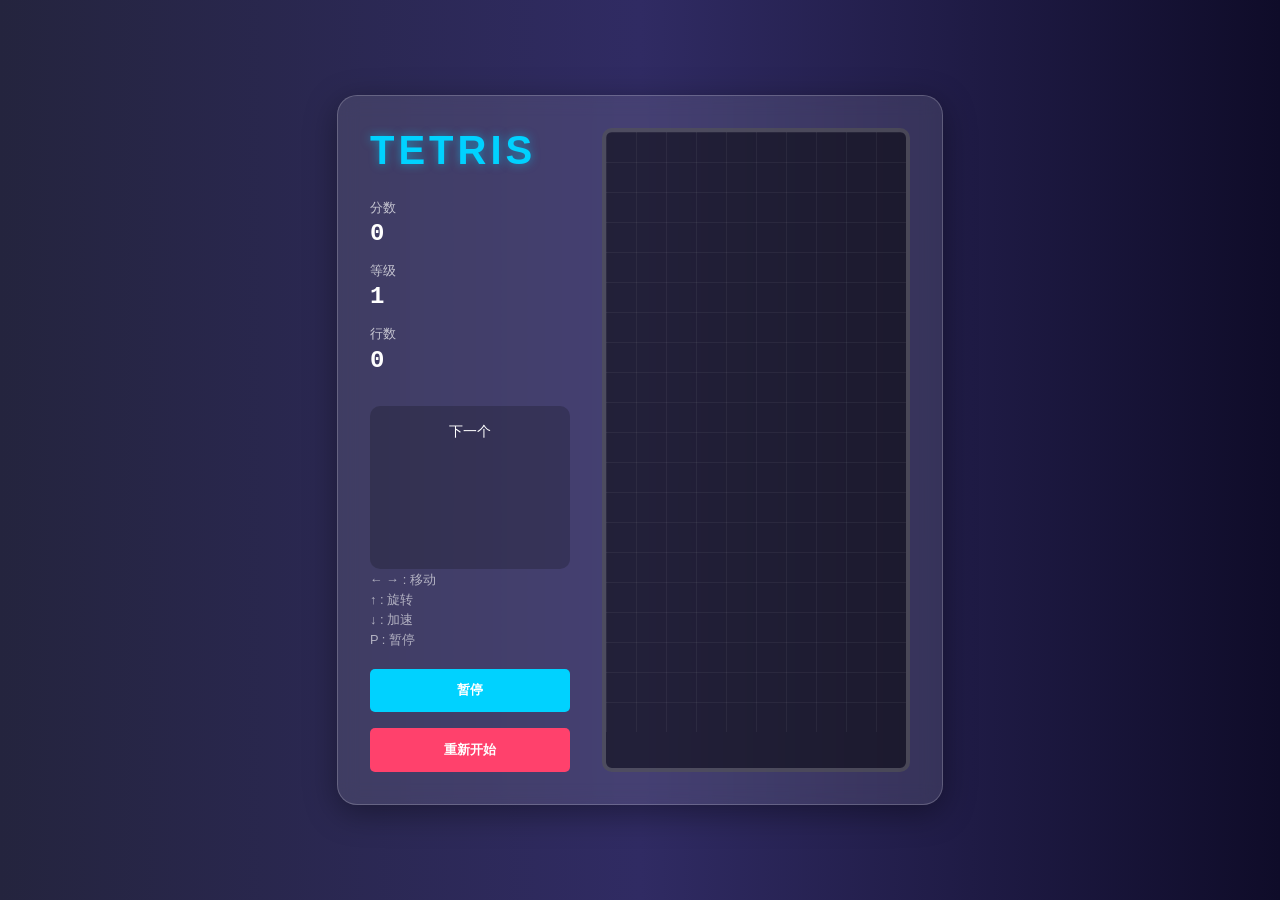
==== index.html @ c89af14b "feat: implement web tetris game" ====
<!DOCTYPE html>
<html lang="zh-CN">
<head>
    <meta charset="UTF-8">
    <meta name="viewport" content="width=device-width, initial-scale=1.0">
    <title>Web Tetris</title>
    <link rel="stylesheet" href="style.css">
</head>
<body>
    <div class="game-container">
        <div class="game-info">
            <h1>TETRIS</h1>
            <div class="stats">
                <div class="stat-item">
                    <label>分数</label>
                    <div id="score">0</div>
                </div>
                <div class="stat-item">
                    <label>等级</label>
                    <div id="level">1</div>
                </div>
                <div class="stat-item">
                    <label>行数</label>
                    <div id="lines">0</div>
                </div>
            </div>
            <div class="next-piece">
                <label>下一个</label>
                <canvas id="next-canvas" width="100" height="100"></canvas>
            </div>
            <div class="controls-hint">
                <p>← → : 移动</p>
                <p>↑ : 旋转</p>
                <p>↓ : 加速</p>
                <p>P : 暂停</p>
            </div>
            <button id="pause-btn">暂停</button>
            <button id="restart-btn">重新开始</button>
        </div>
        <div class="canvas-wrapper">
            <canvas id="game-canvas" width="300" height="600"></canvas>
            <div id="overlay" class="hidden">
                <div id="overlay-text">已暂停</div>
            </div>
        </div>
    </div>
    <script src="script.js"></script>
</body>
</html>
---- style.css ----
:root {
    --bg-color: #0f0c29;
    --card-bg: rgba(255, 255, 255, 0.1);
    --text-color: #fff;
    --accent-color: #00d2ff;
    --border-color: rgba(255, 255, 255, 0.2);
    --grid-line: rgba(255, 255, 255, 0.05);
}

body {
    margin: 0;
    padding: 0;
    font-family: 'Segoe UI', Tahoma, Geneva, Verdana, sans-serif;
    background: linear-gradient(to right, #24243e, #302b63, #0f0c29);
    color: var(--text-color);
    display: flex;
    justify-content: center;
    align-items: center;
    min-height: 100vh;
    overflow: hidden;
}

.game-container {
    display: flex;
    gap: 2rem;
    padding: 2rem;
    background: var(--card-bg);
    backdrop-filter: blur(10px);
    border-radius: 20px;
    border: 1px solid var(--border-color);
    box-shadow: 0 8px 32px 0 rgba(0, 0, 0, 0.37);
}

.game-info {
    display: flex;
    flex-direction: column;
    width: 200px;
}

h1 {
    margin-top: 0;
    font-size: 2.5rem;
    letter-spacing: 4px;
    color: var(--accent-color);
    text-shadow: 0 0 10px rgba(0, 210, 255, 0.5);
}

.stat-item {
    margin-bottom: 1rem;
}

.stat-item label {
    display: block;
    font-size: 0.8rem;
    opacity: 0.7;
    margin-bottom: 0.2rem;
}

.stat-item div {
    font-size: 1.5rem;
    font-weight: bold;
    font-family: 'Courier New', Courier, monospace;
}

.next-piece {
    margin-top: 1rem;
    padding: 1rem;
    background: rgba(0, 0, 0, 0.2);
    border-radius: 10px;
    text-align: center;
}

.next-piece label {
    display: block;
    margin-bottom: 0.5rem;
    font-size: 0.9rem;
}

#next-canvas {
    background: transparent;
}

.controls-hint {
    margin-top: auto;
    font-size: 0.8rem;
    opacity: 0.6;
}

.controls-hint p {
    margin: 0.2rem 0;
}

button {
    margin-top: 1rem;
    padding: 0.8rem;
    border: none;
    border-radius: 5px;
    background: var(--accent-color);
    color: #fff;
    font-weight: bold;
    cursor: pointer;
    transition: all 0.2s;
}

button:hover {
    filter: brightness(1.1);
    transform: translateY(-2px);
}

button:active {
    transform: translateY(0);
}

#restart-btn {
    background: #ff416c;
}

.canvas-wrapper {
    position: relative;
    border: 4px solid var(--border-color);
    border-radius: 10px;
    background: rgba(0, 0, 0, 0.5);
    overflow: hidden;
}

#game-canvas {
    display: block;
    background-image: 
        linear-gradient(var(--grid-line) 1px, transparent 1px),
        linear-gradient(90deg, var(--grid-line) 1px, transparent 1px);
    background-size: 30px 30px;
}

#overlay {
    position: absolute;
    top: 0;
    left: 0;
    width: 100%;
    height: 100%;
    background: rgba(0, 0, 0, 0.7);
    display: flex;
    justify-content: center;
    align-items: center;
    transition: opacity 0.3s;
    z-index: 10;
}

#overlay.hidden {
    display: none;
    opacity: 0;
}

#overlay-text {
    font-size: 2.5rem;
    font-weight: bold;
    color: #fff;
    text-shadow: 0 0 20px rgba(255, 255, 255, 0.5);
}
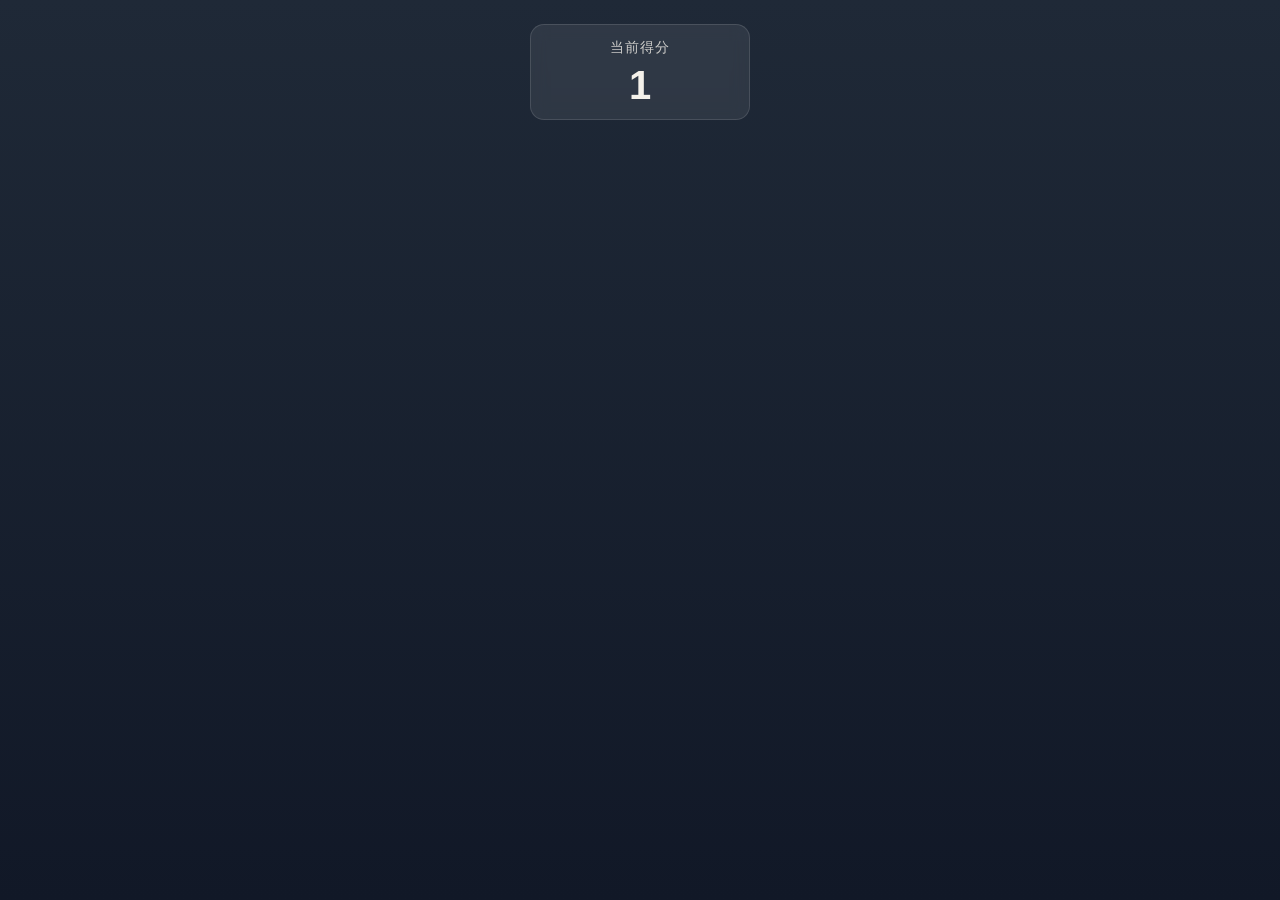
==== commit eacd5c19: "feat: add scoring display" ====
--- a/index.html
+++ b/index.html
@@ -1,49 +1,74 @@
 <!DOCTYPE html>
 <html lang="zh-CN">
-<head>
-    <meta charset="UTF-8">
-    <meta name="viewport" content="width=device-width, initial-scale=1.0">
-    <title>Web Tetris</title>
-    <link rel="stylesheet" href="style.css">
-</head>
-<body>
-    <div class="game-container">
-        <div class="game-info">
-            <h1>TETRIS</h1>
-            <div class="stats">
-                <div class="stat-item">
-                    <label>分数</label>
-                    <div id="score">0</div>
-                </div>
-                <div class="stat-item">
-                    <label>等级</label>
-                    <div id="level">1</div>
-                </div>
-                <div class="stat-item">
-                    <label>行数</label>
-                    <div id="lines">0</div>
-                </div>
-            </div>
-            <div class="next-piece">
-                <label>下一个</label>
-                <canvas id="next-canvas" width="100" height="100"></canvas>
-            </div>
-            <div class="controls-hint">
-                <p>← → : 移动</p>
-                <p>↑ : 旋转</p>
-                <p>↓ : 加速</p>
-                <p>P : 暂停</p>
-            </div>
-            <button id="pause-btn">暂停</button>
-            <button id="restart-btn">重新开始</button>
-        </div>
-        <div class="canvas-wrapper">
-            <canvas id="game-canvas" width="300" height="600"></canvas>
-            <div id="overlay" class="hidden">
-                <div id="overlay-text">已暂停</div>
-            </div>
-        </div>
-    </div>
-    <script src="script.js"></script>
-</body>
+  <head>
+    <meta charset="UTF-8" />
+    <meta name="viewport" content="width=device-width, initial-scale=1.0" />
+    <title>Tetris Game</title>
+    <style>
+      :root {
+        font-family: "Segoe UI", sans-serif;
+        color: #f4f1ea;
+        background: #121212;
+      }
+
+      * {
+        box-sizing: border-box;
+      }
+
+      body {
+        margin: 0;
+        min-height: 100vh;
+        background: linear-gradient(180deg, #1f2937 0%, #111827 100%);
+      }
+
+      .page-header {
+        display: flex;
+        justify-content: center;
+        padding: 24px 16px 8px;
+      }
+
+      .scoreboard {
+        min-width: 220px;
+        padding: 14px 20px;
+        border: 1px solid rgba(255, 255, 255, 0.12);
+        border-radius: 14px;
+        background: rgba(255, 255, 255, 0.08);
+        text-align: center;
+        backdrop-filter: blur(8px);
+      }
+
+      .scoreboard-label {
+        margin: 0;
+        font-size: 14px;
+        letter-spacing: 0.08em;
+        text-transform: uppercase;
+        opacity: 0.8;
+      }
+
+      .scoreboard-value {
+        margin: 8px 0 0;
+        font-size: 40px;
+        font-weight: 700;
+        line-height: 1;
+      }
+    </style>
+  </head>
+  <body>
+    <header class="page-header">
+      <section class="scoreboard" aria-label="当前得分">
+        <p class="scoreboard-label">当前得分</p>
+        <p class="scoreboard-value" id="score">0</p>
+      </section>
+    </header>
+
+    <script>
+      let score = 0;
+      const scoreElement = document.getElementById("score");
+
+      setInterval(() => {
+        score += 1;
+        scoreElement.textContent = String(score);
+      }, 1000);
+    </script>
+  </body>
 </html>
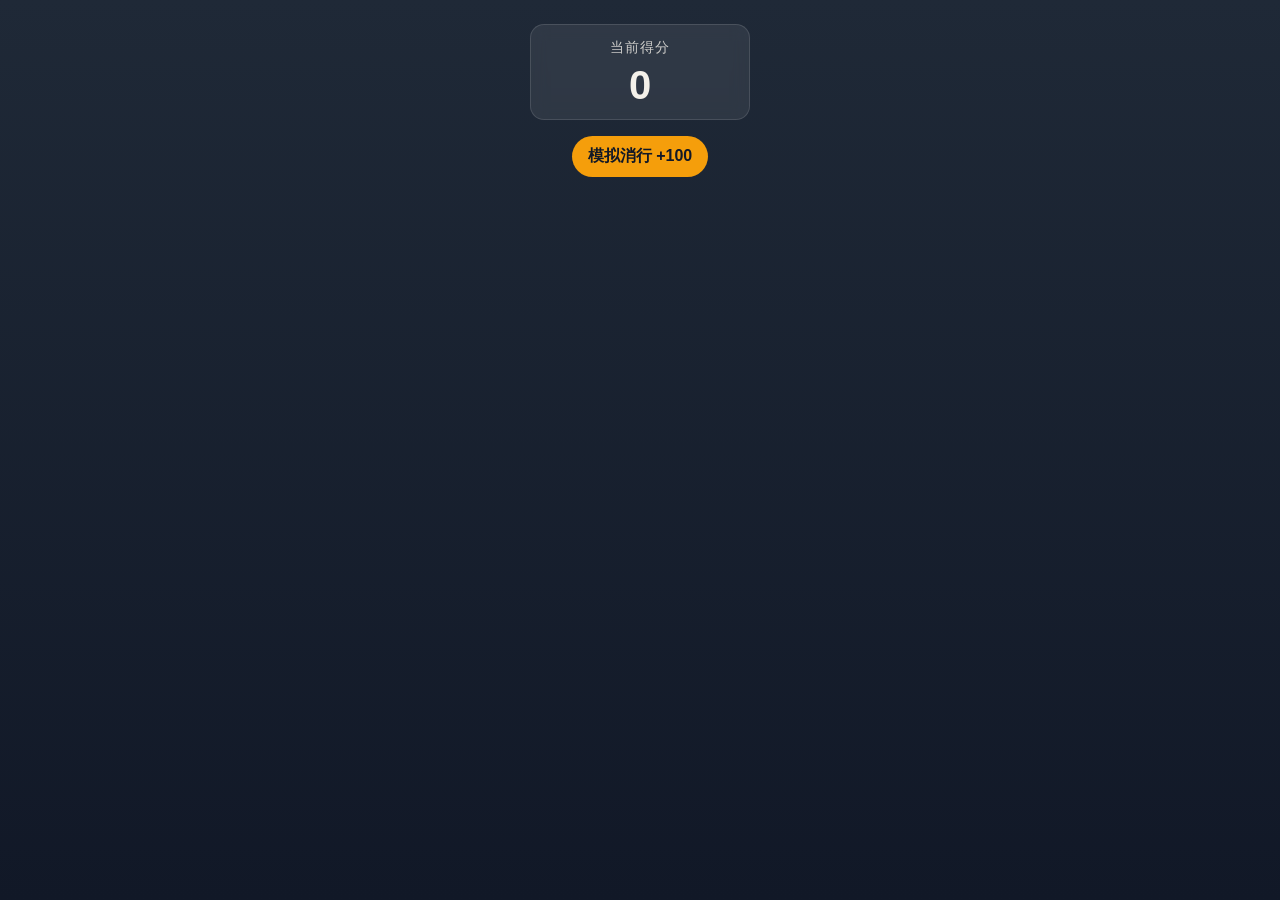
==== commit c031b238: "fix: drive score updates from game events" ====
--- a/index.html
+++ b/index.html
@@ -51,6 +51,23 @@
         font-weight: 700;
         line-height: 1;
       }
+
+      .controls {
+        display: flex;
+        justify-content: center;
+        padding: 8px 16px 24px;
+      }
+
+      .controls button {
+        padding: 10px 16px;
+        border: 0;
+        border-radius: 999px;
+        background: #f59e0b;
+        color: #111827;
+        font: inherit;
+        font-weight: 700;
+        cursor: pointer;
+      }
     </style>
   </head>
   <body>
@@ -61,14 +78,54 @@
       </section>
     </header>
 
+    <main class="controls">
+      <button type="button" id="line-clear-button">模拟消行 +100</button>
+    </main>
+
     <script>
       let score = 0;
       const scoreElement = document.getElementById("score");
+      const lineClearButton = document.getElementById("line-clear-button");
 
-      setInterval(() => {
-        score += 1;
+      function renderScore() {
         scoreElement.textContent = String(score);
-      }, 1000);
+      }
+
+      function addScore(points) {
+        score += points;
+        renderScore();
+      }
+
+      window.addEventListener("tetris:score", (event) => {
+        const points = Number(event.detail?.points ?? 0);
+
+        if (!Number.isFinite(points) || points <= 0) {
+          return;
+        }
+
+        addScore(points);
+      });
+
+      lineClearButton.addEventListener("click", () => {
+        window.dispatchEvent(
+          new CustomEvent("tetris:score", {
+            detail: { points: 100, reason: "line-clear" },
+          }),
+        );
+      });
+
+      window.tetrisGame = {
+        addScore,
+        lineCleared(lines = 1) {
+          window.dispatchEvent(
+            new CustomEvent("tetris:score", {
+              detail: { points: lines * 100, reason: "line-clear" },
+            }),
+          );
+        },
+      };
+
+      renderScore();
     </script>
   </body>
 </html>
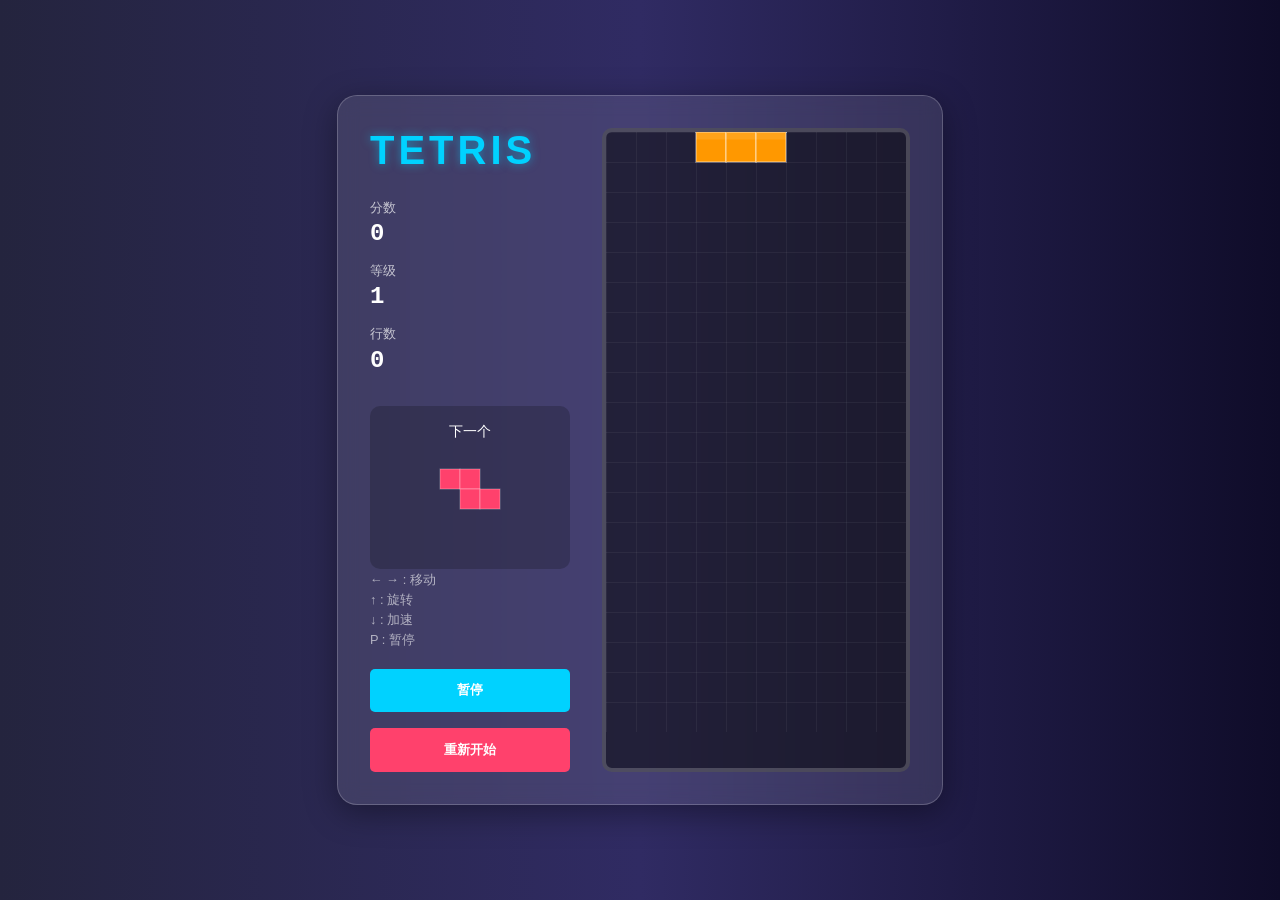
==== commit a4f31c4f: "merge: resolve conflict with master" ====
--- a/index.html
+++ b/index.html
@@ -1,131 +1,49 @@
 <!DOCTYPE html>
 <html lang="zh-CN">
-  <head>
-    <meta charset="UTF-8" />
-    <meta name="viewport" content="width=device-width, initial-scale=1.0" />
-    <title>Tetris Game</title>
-    <style>
-      :root {
-        font-family: "Segoe UI", sans-serif;
-        color: #f4f1ea;
-        background: #121212;
-      }
-
-      * {
-        box-sizing: border-box;
-      }
-
-      body {
-        margin: 0;
-        min-height: 100vh;
-        background: linear-gradient(180deg, #1f2937 0%, #111827 100%);
-      }
-
-      .page-header {
-        display: flex;
-        justify-content: center;
-        padding: 24px 16px 8px;
-      }
-
-      .scoreboard {
-        min-width: 220px;
-        padding: 14px 20px;
-        border: 1px solid rgba(255, 255, 255, 0.12);
-        border-radius: 14px;
-        background: rgba(255, 255, 255, 0.08);
-        text-align: center;
-        backdrop-filter: blur(8px);
-      }
-
-      .scoreboard-label {
-        margin: 0;
-        font-size: 14px;
-        letter-spacing: 0.08em;
-        text-transform: uppercase;
-        opacity: 0.8;
-      }
-
-      .scoreboard-value {
-        margin: 8px 0 0;
-        font-size: 40px;
-        font-weight: 700;
-        line-height: 1;
-      }
-
-      .controls {
-        display: flex;
-        justify-content: center;
-        padding: 8px 16px 24px;
-      }
-
-      .controls button {
-        padding: 10px 16px;
-        border: 0;
-        border-radius: 999px;
-        background: #f59e0b;
-        color: #111827;
-        font: inherit;
-        font-weight: 700;
-        cursor: pointer;
-      }
-    </style>
-  </head>
-  <body>
-    <header class="page-header">
-      <section class="scoreboard" aria-label="当前得分">
-        <p class="scoreboard-label">当前得分</p>
-        <p class="scoreboard-value" id="score">0</p>
-      </section>
-    </header>
-
-    <main class="controls">
-      <button type="button" id="line-clear-button">模拟消行 +100</button>
-    </main>
-
-    <script>
-      let score = 0;
-      const scoreElement = document.getElementById("score");
-      const lineClearButton = document.getElementById("line-clear-button");
-
-      function renderScore() {
-        scoreElement.textContent = String(score);
-      }
-
-      function addScore(points) {
-        score += points;
-        renderScore();
-      }
-
-      window.addEventListener("tetris:score", (event) => {
-        const points = Number(event.detail?.points ?? 0);
-
-        if (!Number.isFinite(points) || points <= 0) {
-          return;
-        }
-
-        addScore(points);
-      });
-
-      lineClearButton.addEventListener("click", () => {
-        window.dispatchEvent(
-          new CustomEvent("tetris:score", {
-            detail: { points: 100, reason: "line-clear" },
-          }),
-        );
-      });
-
-      window.tetrisGame = {
-        addScore,
-        lineCleared(lines = 1) {
-          window.dispatchEvent(
-            new CustomEvent("tetris:score", {
-              detail: { points: lines * 100, reason: "line-clear" },
-            }),
-          );
-        },
-      };
-
-      renderScore();
-    </script>
-  </body>
+<head>
+    <meta charset="UTF-8">
+    <meta name="viewport" content="width=device-width, initial-scale=1.0">
+    <title>Web Tetris</title>
+    <link rel="stylesheet" href="style.css">
+</head>
+<body>
+    <div class="game-container">
+        <div class="game-info">
+            <h1>TETRIS</h1>
+            <div class="stats">
+                <div class="stat-item">
+                    <label>分数</label>
+                    <div id="score">0</div>
+                </div>
+                <div class="stat-item">
+                    <label>等级</label>
+                    <div id="level">1</div>
+                </div>
+                <div class="stat-item">
+                    <label>行数</label>
+                    <div id="lines">0</div>
+                </div>
+            </div>
+            <div class="next-piece">
+                <label>下一个</label>
+                <canvas id="next-canvas" width="100" height="100"></canvas>
+            </div>
+            <div class="controls-hint">
+                <p>← → : 移动</p>
+                <p>↑ : 旋转</p>
+                <p>↓ : 加速</p>
+                <p>P : 暂停</p>
+            </div>
+            <button id="pause-btn">暂停</button>
+            <button id="restart-btn">重新开始</button>
+        </div>
+        <div class="canvas-wrapper">
+            <canvas id="game-canvas" width="300" height="600"></canvas>
+            <div id="overlay" class="hidden">
+                <div id="overlay-text">已暂停</div>
+            </div>
+        </div>
+    </div>
+    <script src="script.js"></script>
+</body>
 </html>
--- a/style.css
+++ b/style.css
@@ -0,0 +1,160 @@
+:root {
+    --bg-color: #0f0c29;
+    --card-bg: rgba(255, 255, 255, 0.1);
+    --text-color: #fff;
+    --accent-color: #00d2ff;
+    --border-color: rgba(255, 255, 255, 0.2);
+    --grid-line: rgba(255, 255, 255, 0.05);
+}
+
+body {
+    margin: 0;
+    padding: 0;
+    font-family: 'Segoe UI', Tahoma, Geneva, Verdana, sans-serif;
+    background: linear-gradient(to right, #24243e, #302b63, #0f0c29);
+    color: var(--text-color);
+    display: flex;
+    justify-content: center;
+    align-items: center;
+    min-height: 100vh;
+    overflow: hidden;
+}
+
+.game-container {
+    display: flex;
+    gap: 2rem;
+    padding: 2rem;
+    background: var(--card-bg);
+    backdrop-filter: blur(10px);
+    border-radius: 20px;
+    border: 1px solid var(--border-color);
+    box-shadow: 0 8px 32px 0 rgba(0, 0, 0, 0.37);
+}
+
+.game-info {
+    display: flex;
+    flex-direction: column;
+    width: 200px;
+}
+
+h1 {
+    margin-top: 0;
+    font-size: 2.5rem;
+    letter-spacing: 4px;
+    color: var(--accent-color);
+    text-shadow: 0 0 10px rgba(0, 210, 255, 0.5);
+}
+
+.stat-item {
+    margin-bottom: 1rem;
+}
+
+.stat-item label {
+    display: block;
+    font-size: 0.8rem;
+    opacity: 0.7;
+    margin-bottom: 0.2rem;
+}
+
+.stat-item div {
+    font-size: 1.5rem;
+    font-weight: bold;
+    font-family: 'Courier New', Courier, monospace;
+}
+
+.next-piece {
+    margin-top: 1rem;
+    padding: 1rem;
+    background: rgba(0, 0, 0, 0.2);
+    border-radius: 10px;
+    text-align: center;
+}
+
+.next-piece label {
+    display: block;
+    margin-bottom: 0.5rem;
+    font-size: 0.9rem;
+}
+
+#next-canvas {
+    background: transparent;
+}
+
+.controls-hint {
+    margin-top: auto;
+    font-size: 0.8rem;
+    opacity: 0.6;
+}
+
+.controls-hint p {
+    margin: 0.2rem 0;
+}
+
+button {
+    margin-top: 1rem;
+    padding: 0.8rem;
+    border: none;
+    border-radius: 5px;
+    background: var(--accent-color);
+    color: #fff;
+    font-weight: bold;
+    cursor: pointer;
+    transition: all 0.2s;
+}
+
+button:hover {
+    filter: brightness(1.1);
+    transform: translateY(-2px);
+}
+
+button:active {
+    transform: translateY(0);
+}
+
+#restart-btn {
+    background: #ff416c;
+}
+
+.canvas-wrapper {
+    position: relative;
+    border: 4px solid var(--border-color);
+    border-radius: 10px;
+    background: rgba(0, 0, 0, 0.5);
+    overflow: hidden;
+}
+
+#game-canvas {
+    display: block;
+    background-image: 
+        linear-gradient(var(--grid-line) 1px, transparent 1px),
+        linear-gradient(90deg, var(--grid-line) 1px, transparent 1px);
+    background-size: 30px 30px;
+}
+
+#overlay {
+    position: absolute;
+    top: 0;
+    left: 0;
+    width: 100%;
+    height: 100%;
+    background: rgba(0, 0, 0, 0.7);
+    display: flex;
+    justify-content: center;
+    align-items: center;
+    transition: opacity 0.3s, visibility 0.3s;
+    z-index: 10;
+    visibility: visible;
+    opacity: 1;
+}
+
+#overlay.hidden {
+    visibility: hidden;
+    opacity: 0;
+}
+
+#overlay-text {
+    font-size: 2.5rem;
+    font-weight: bold;
+    color: #fff;
+    text-shadow: 0 0 20px rgba(255, 255, 255, 0.5);
+}
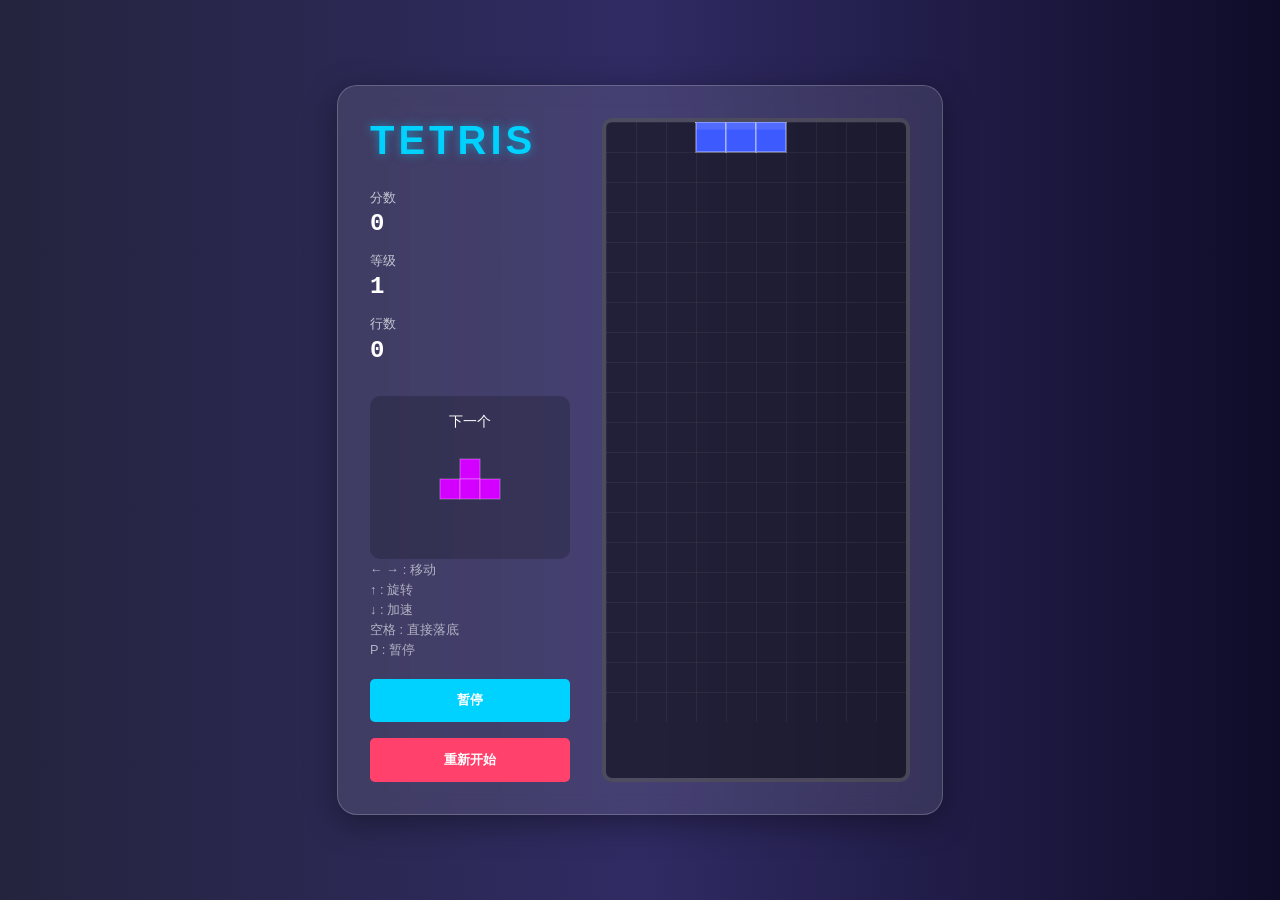
==== commit c425581e: "Add hard drop support" ====
--- a/index.html
+++ b/index.html
@@ -32,6 +32,7 @@
                 <p>← → : 移动</p>
                 <p>↑ : 旋转</p>
                 <p>↓ : 加速</p>
+                <p>空格 : 直接落底</p>
                 <p>P : 暂停</p>
             </div>
             <button id="pause-btn">暂停</button>
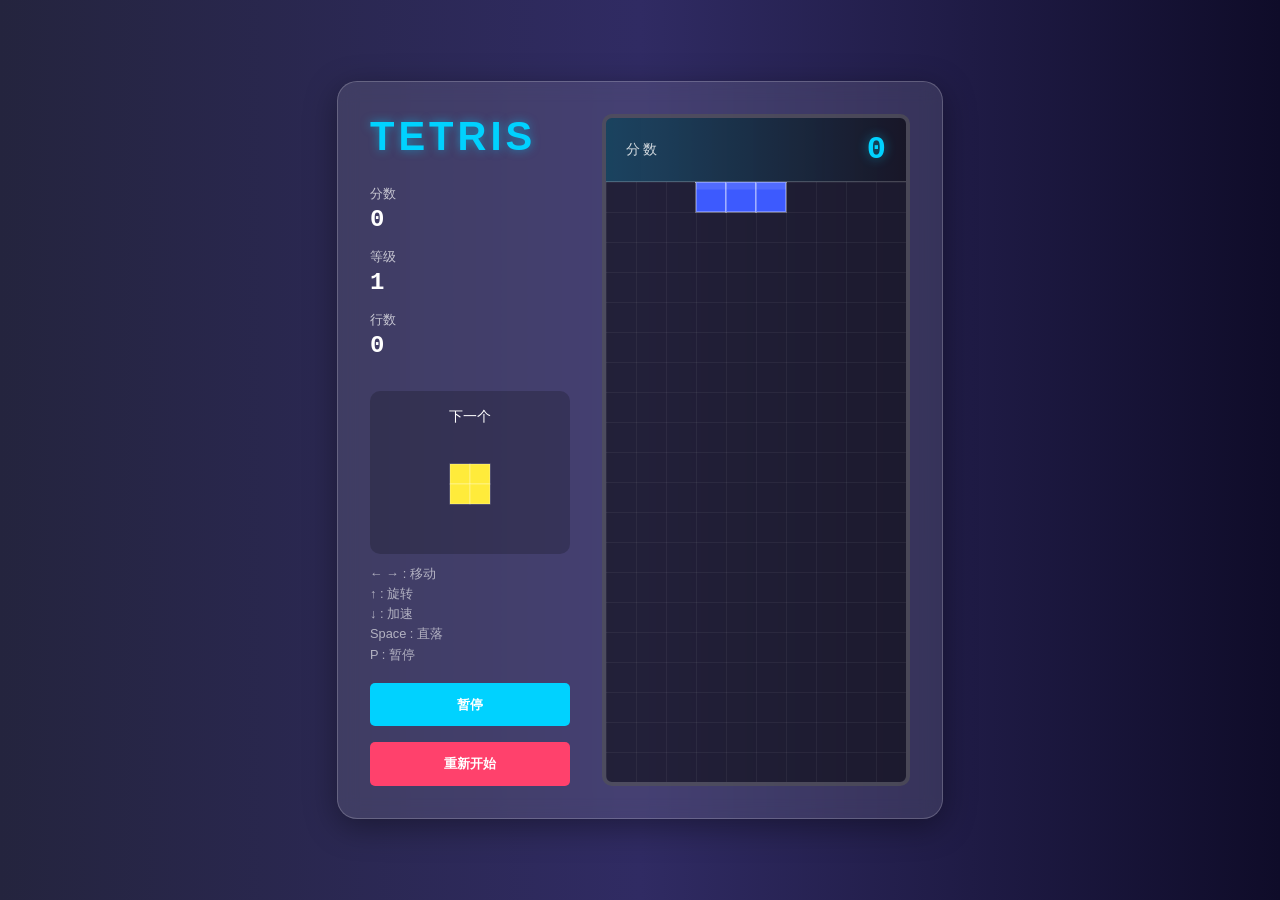
==== commit b54ce73d: "Add score panel scoring feedback" ====
--- a/index.html
+++ b/index.html
@@ -32,7 +32,7 @@
                 <p>← → : 移动</p>
                 <p>↑ : 旋转</p>
                 <p>↓ : 加速</p>
-                <p>空格 : 直接落底</p>
+                <p>Space : 直落</p>
                 <p>P : 暂停</p>
             </div>
             <button id="pause-btn">暂停</button>
@@ -41,7 +41,10 @@
         <div class="canvas-wrapper">
             <canvas id="game-canvas" width="300" height="600"></canvas>
             <div id="overlay" class="hidden">
-                <div id="overlay-text">已暂停</div>
+                <div class="overlay-content">
+                    <div id="overlay-text">已暂停</div>
+                    <div id="overlay-score" class="overlay-score hidden">最终得分：0</div>
+                </div>
             </div>
         </div>
     </div>
--- a/style.css
+++ b/style.css
@@ -5,6 +5,7 @@
     --accent-color: #00d2ff;
     --border-color: rgba(255, 255, 255, 0.2);
     --grid-line: rgba(255, 255, 255, 0.05);
+    --score-banner-height: 64px;
 }
 
 body {
@@ -60,6 +61,7 @@
     font-size: 1.5rem;
     font-weight: bold;
     font-family: 'Courier New', Courier, monospace;
+    transition: transform 0.18s ease, color 0.18s ease, text-shadow 0.18s ease;
 }
 
 .next-piece {
@@ -116,11 +118,65 @@
 }
 
 .canvas-wrapper {
+    display: flex;
+    flex-direction: column;
     position: relative;
     border: 4px solid var(--border-color);
     border-radius: 10px;
     background: rgba(0, 0, 0, 0.5);
     overflow: hidden;
+}
+
+.canvas-score {
+    height: var(--score-banner-height);
+    display: flex;
+    align-items: center;
+    justify-content: space-between;
+    padding: 0 1.25rem;
+    background: linear-gradient(90deg, rgba(0, 210, 255, 0.2), rgba(0, 0, 0, 0.15));
+    border-bottom: 1px solid var(--border-color);
+    box-sizing: border-box;
+}
+
+.canvas-score-label {
+    font-size: 0.85rem;
+    letter-spacing: 0.2rem;
+    opacity: 0.8;
+}
+
+.canvas-score-value {
+    font-size: 2rem;
+    font-weight: bold;
+    font-family: 'Courier New', Courier, monospace;
+    color: var(--accent-color);
+    text-shadow: 0 0 12px rgba(0, 210, 255, 0.45);
+    transition: transform 0.18s ease, color 0.18s ease, text-shadow 0.18s ease;
+}
+
+.score-pop {
+    animation: score-pop 0.28s ease;
+}
+
+@keyframes score-pop {
+    0% {
+        transform: scale(1);
+        color: inherit;
+        text-shadow: inherit;
+    }
+    45% {
+        transform: scale(1.16);
+        color: #ffeb3b;
+        text-shadow: 0 0 18px rgba(255, 235, 59, 0.75);
+    }
+    100% {
+        transform: scale(1);
+        color: inherit;
+        text-shadow: inherit;
+    }
+}
+
+.playfield-shell {
+    position: relative;
 }
 
 #game-canvas {
@@ -158,3 +214,18 @@
     color: #fff;
     text-shadow: 0 0 20px rgba(255, 255, 255, 0.5);
 }
+
+.overlay-content {
+    display: flex;
+    flex-direction: column;
+    align-items: center;
+    gap: 0.8rem;
+    text-align: center;
+}
+
+.overlay-score {
+    font-size: 1.2rem;
+    color: var(--accent-color);
+    font-family: 'Courier New', Courier, monospace;
+    letter-spacing: 0.08rem;
+}
